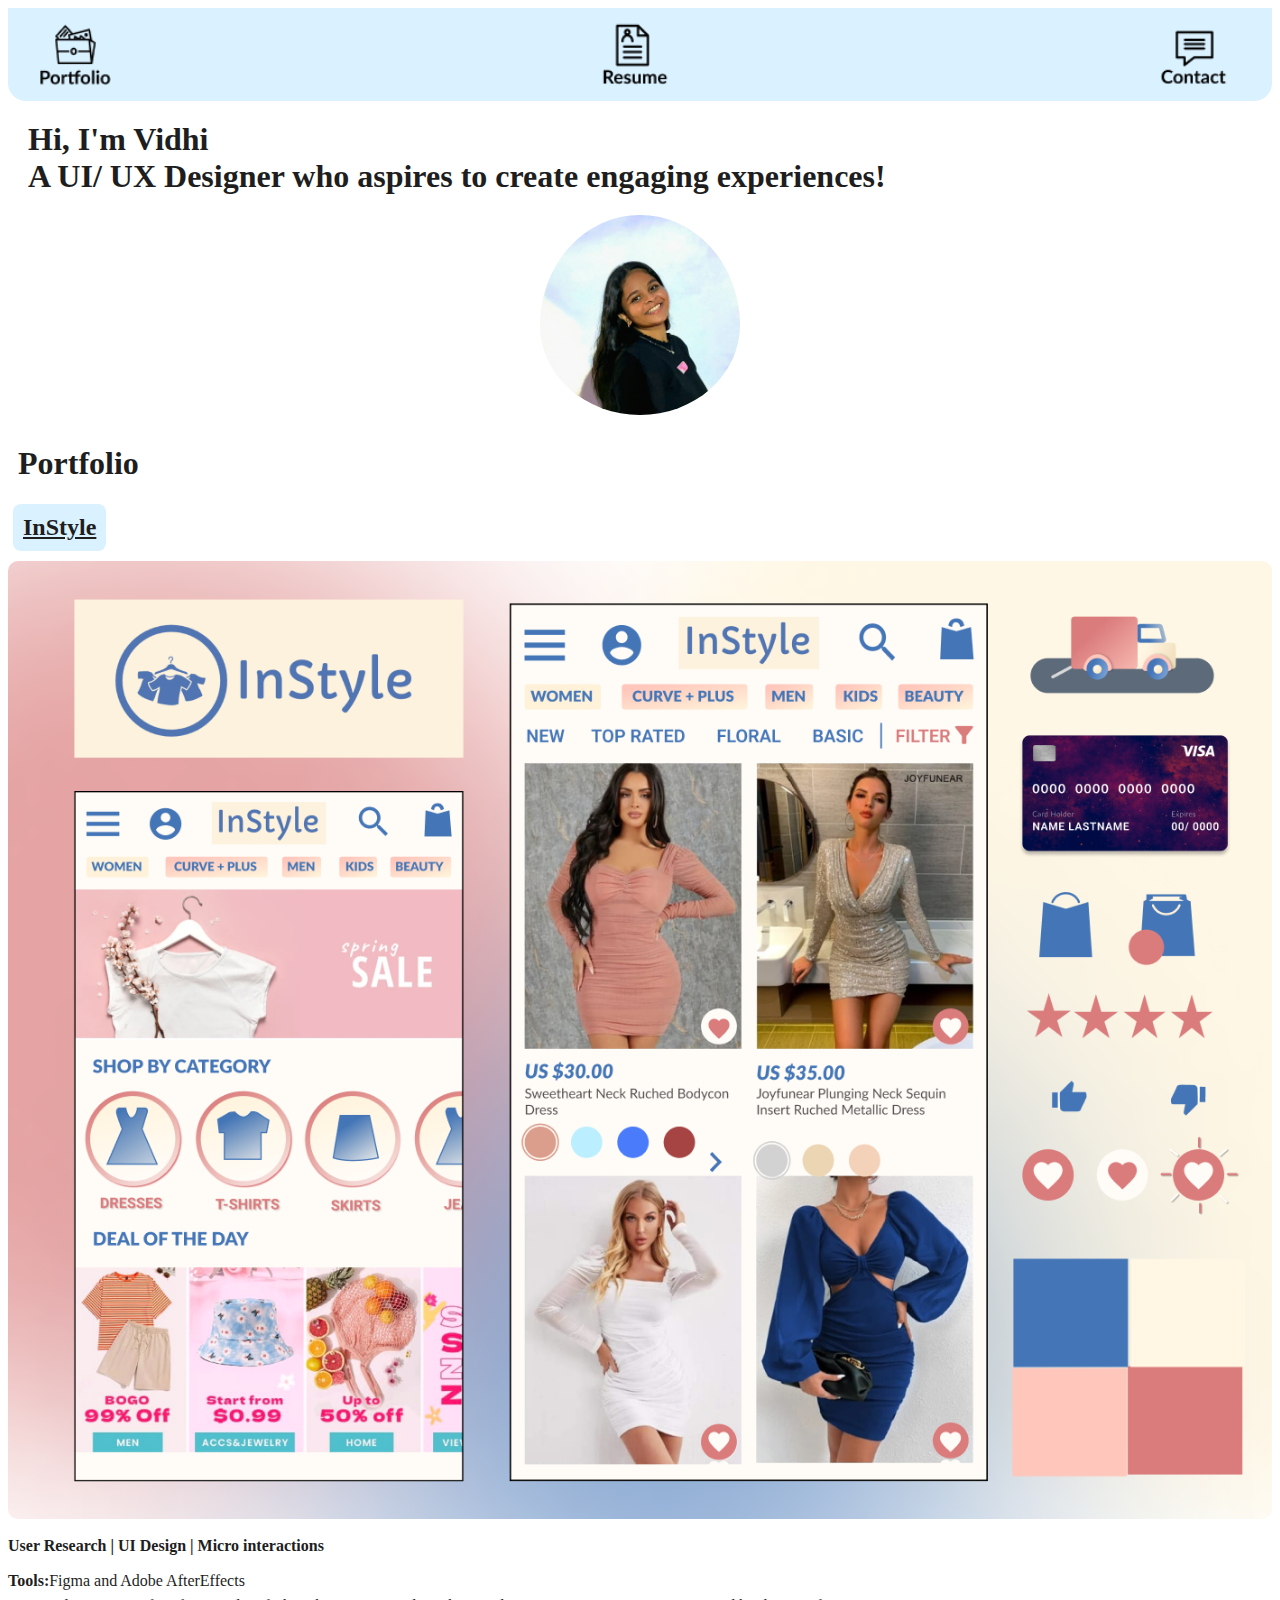
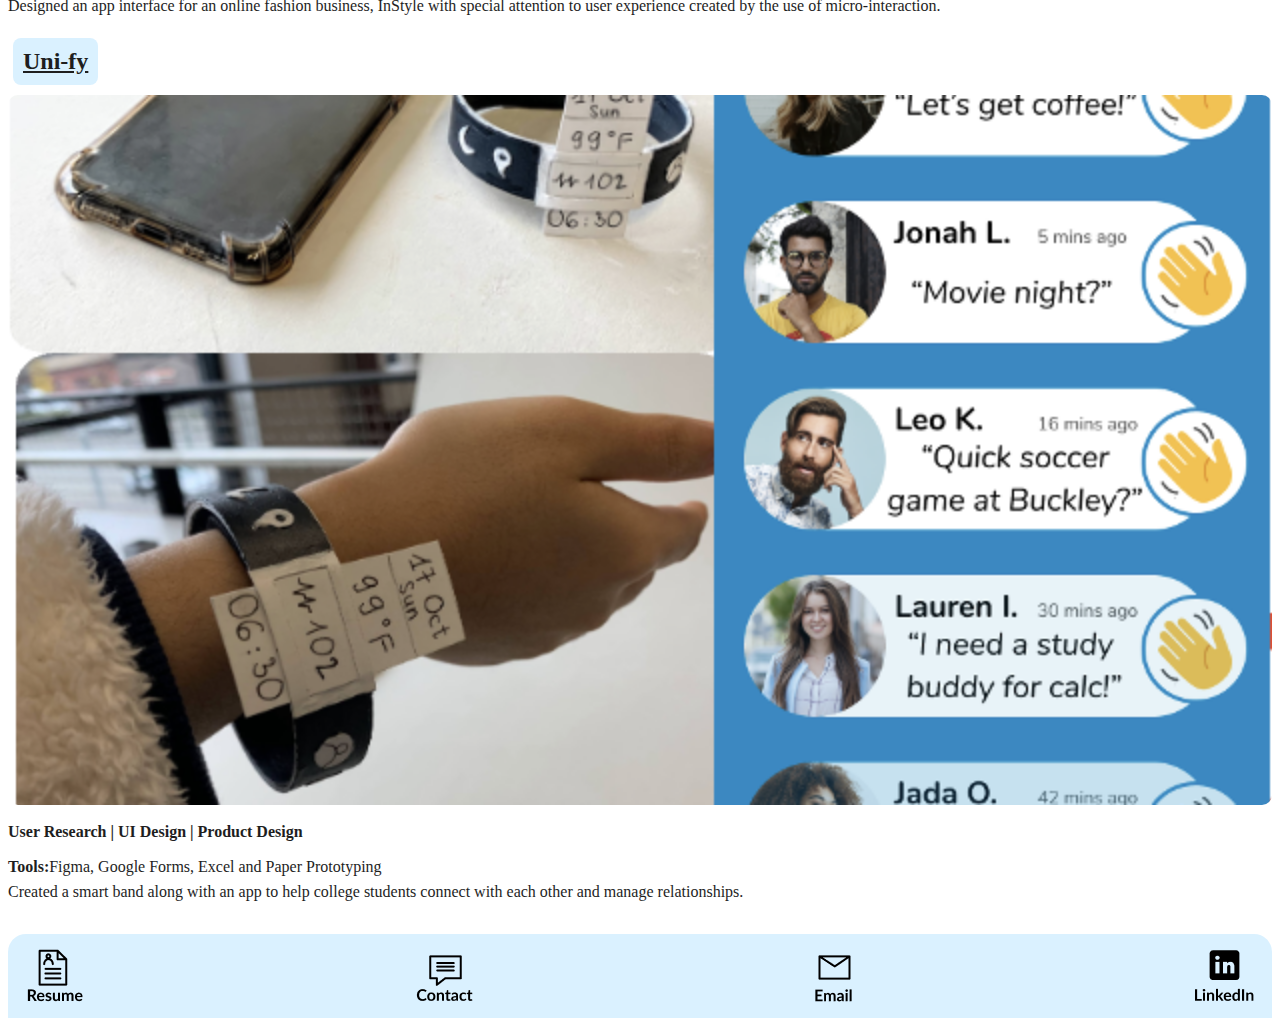
==== index.html @ ff603905 "changes" ====
<!DOCTYPE html>
<html lang="en-US">

<head>
    <meta charset="UTF-8">
    <meta name="viewport" content="width=device-width, initial-scale=1.0">
    <link rel="stylesheet" href="css/styles.css">
    <title> Home Page </title>
</head>
<body>
   <header>
    <nav>
        <a class = "a" href = "index.html"> <img class = "portfolio" src="images/portfolio.png" alt="portolfio icon" > </a>  
        <a class = "a" href = "reusume.html"> <img class = "resume" src="images/resume.png" alt="resume icon"></a>
        <a class = "a" href = "contact.html"><img class = "contact" src="images/contact.png" alt="contact icon"></a>
    </nav>
   </header>
   <main>
    <div class="intro">
         <h1 class = "intro-heading">
            Hi, I'm Vidhi<br>
            A UI/ UX Designer who aspires to create engaging experiences! </h1>
        <img class="personal-pic" src="images/self.jpeg" alt="Personal picture against a circular background">
    </div>


    <div> <h1>Portfolio</h1>
      
    <div class="intro-portfolio">
        <h2><a class="title" href="Instyle.html">InStyle</a></h2>
        <img class="img" src="images/InStyle.png" alt="Instyle Project cover image">
        <p class="sub-category"><strong>User Research | UI Design | Micro interactions</strong></p>
        <p class="sub-category"><strong>Tools:</strong>Figma and Adobe AfterEffects<br>
        Designed an app interface for an online fashion business, InStyle with special attention to user experience created by the use of micro-interaction.</p>

        <h2><a class="title" href="unify.html">Uni-fy</a></h2>
        <img class="img" src="images/Unify.png" alt="Unify Project cover image">
        <p class="sub-category"><strong>User Research | UI Design | Product Design </strong></p>
        <p class="sub-category-end"><strong>Tools:</strong>Figma, Google Forms, Excel and Paper Prototyping<br>
        Created a smart band along with an app to help college students connect with each other and manage relationships.</p>
    </div>
    </div>
    <footer>
        <a class = "f" href = "reusume.html"> <img src="images/resume.png" alt="resume icon"></a>
        <a class = "f" href = "contact.html"><img src="images/contact.png" alt="contact icon"></a>
        <a class = "f"href ="mailto:vps43@drexel.edu" target="_blank" rel="noopener noreferrer"> <img src = "images/email-logo.png" alt="email logo"></a> 
        <a class="f" href="https://www.linkedin.com/in/vidhi-shah-226502219/" target="_blank" rel="noopener noreferrer"><img src="images/linkedin.png" alt ="linkedIn Logo"></a>
    </footer>
   </main>
</body>
---- css/styles.css ----
@font-face {
    font-family: "Roboto-black";
    src: url(fonts/Roboto-Black.ttf) format("truetype")
}
@font-face {
    font-family: "Roboto-bold";
    src: url(fonts/Roboto-Bold.ttf) format("truetype")
}
@font-face {
    font-family: "Roboto-medium";
    src: url(fonts/Roboto-Medium.ttf) format("truetype")
}
@font-face {
    font-family: "Roboto-regular";
    src: url(fonts/Roboto-Regular.ttf) format("truetype")
}
@font-face {
    font-family: "Roboto-light";
    src: url(fonts/Roboto-Light.ttf) format("truetype")
}
@font-face {
    font-family: "Roboto-thin";
    src: url(fonts/Roboto-Thin.ttf) format("truetype")
}
@font-face {
    font-family: "Lato-Regular";
    src: url(fonts/Lato-Regular.ttf) format("truetype")
}
@font-face {
    font-family: "Lato-Bold";
    src: url(fonts/Lato-Bold.ttf) format("truetype")
}

:root {
--Roboto-black:"Roboto-black";
--Roboto-bold:"Roboto-bold";
--Roboto-medium:"Roboto-medium";
--Roboto-regular:"Roboto-regular";
--Roboto-light:"Roboto-light";
--Roboto-thin:"Roboto-thin";
--Lato-Regular:"Lato-Regular";
--Lato-Bold:"Lato-Bold";

--blue:#137BC7;
--grey:#4A4A4A;
--black:#1E1E1E;
--lightBlue: #DAF1FF;
--pink: #f6dadb;
--unifyBlue:#c6e7ff; 

}

h1{
    font-family: var(--Roboto-bold);
    color:#1E1E1E;
    margin-top: 10px;
    margin-left: 10px;
    margin-right: 10px;
}

h2{
    font-family: var(--Roboto-medium);
    color:#1E1E1E;
    margin-top: 20px;
    margin-bottom: 10px;
}
p{
    font-family: var(--Lato-Regular);
    color:#1E1E1E;
    margin-left: 10px;
    margin-top:0px;
    margin-bottom: 10px;
    line-height: 25px;
}
.subtopic:hover{
    color:#137BC7;
}
.title:hover{
    color:#137BC7; 
}
.img{
    width:100%;
    margin-bottom: 10px;
    border-radius: 10px;
}
nav{
    font-family: var(--Lato-Bold);
    background-color: #DAF1FF;
    padding:10px;
    border-radius: 0px 0px 18px 18px;
    margin-bottom: 20px;
    color: #1E1E1E;
}

.intro-heading{
    margin: auto; 
    padding-left:20px;
    padding-right: 20px;
    padding-bottom:20px;
 }
.personal-pic{ 
    display: block;
    margin: auto;
    border-radius: 50%;
    max-width: 200px;
    padding-bottom:20px;

}

footer{
    font-family: var(--Lato-Bold);
    background-color: #DAF1FF;
    padding: 10px; 
    border-radius: 18px 18px 0px 0px;
    margin-top: 30px;
    display: flex;
    flex-direction: row;
    flex-wrap:nowrap;
    justify-content: space-between;
    align-items: center;
    align-content: space-between;
}
.subtopic{
    margin-top: 20px;
    margin-bottom: 10px;
}

a:link {
    color:#1E1E1E;
  }
  
a:visited {
    color: #4A4A4A;
  }
  
a:hover {
    color:#137BC7;
  }
  
a:active {
    color: #137BC7;
    text-decoration: underline;
  }
  .title{
    display: inline-block;
    background-color:#DAF1FF;
    border-radius: 8px;
    padding: 10px;
    text-align: center;
  }
 
  a{
    margin-left: 5px;
    margin-right: 5px;

}

.Instyle{
    border-radius: 8px;
    background-color:var(--pink);
    padding:10px;
}
button{
  color:#DAF1FF;
  background-color: #137BC7;
  padding-left: 13px;
  padding-right: 13px;
  padding-top: 5px;
  padding-bottom: 5px;
  text-align: center;
  float: right;
  border-radius: 8px;
  border-color: none;
}
.send{
    color:#DAF1FF;
    background-color: #137BC7;
    padding-left: 13px;
    margin-top: 10px;
    padding-right: 13px;
    padding-top: 5px;
    padding-bottom: 5px;
    text-align: center;
    float: right;
    border-radius: 8px;
    border-color: none;
  }
button:hover{
    color:#DAF1FF;
  background-color: #1E1E1E;
}
button.previous{
    float: left;  
}
.unify{
    background-color:#c6e7ff;
    padding:10px;
    border-radius: 8px;
}

#fcf-form {
    display:block;
}


.fcf-form-group {
    margin-bottom: 20px;
}

.fcf-input-group {
    position: relative;
    display: -ms-flexbox;
    display: flex;
    -ms-flex-wrap: wrap;
    flex-wrap: wrap;
    -ms-flex-align: stretch;
    align-items: stretch;
    width: 100%;
}

.fcf-form-control {
    display: block;
    width: 100%;
    padding: 20px;
    line-height: 1.5;
    color:#1E1E1E;
    background-color:#c6e7ff;
    background-clip: padding-box;
    border: 1px solid #c6e7ff;
    border-radius: 8px;
}
.form{
    margin-top: 20px;
    margin-bottom:5px;

}
.nyt{
    border: 1px solid #1E1E1E;
}

nav {
    display: flex;
    flex-direction: row;
    flex-wrap:nowrap;
    justify-content: space-between;
    align-items: center;
    align-content: space-between;
  }

.a{
    width: 75%;
    margin-left:20px;
    align-items: center;
    justify-content:center;
    border-radius: 0px;
    padding:0px;
    align-self: center;
    max-width: 100px;
}
.f{
    max-width: 100px;
}
img{
    width:100%;
}
.resume{
    width:75%;
}
.contact{
    width:75%;
}
.portfolio{
    width:75%;
}

.border{
    border: solid #1E1E1E 1px;
    margin-top: 20px;  
}
.sub-category{
    margin-left: 0px;
}
.sub-category-end{
    margin-left:0px;
    margin-bottom:0px;
}
.duration{
    margin-top: 10px;
}
.topic{
    margin-left: 10px;
}
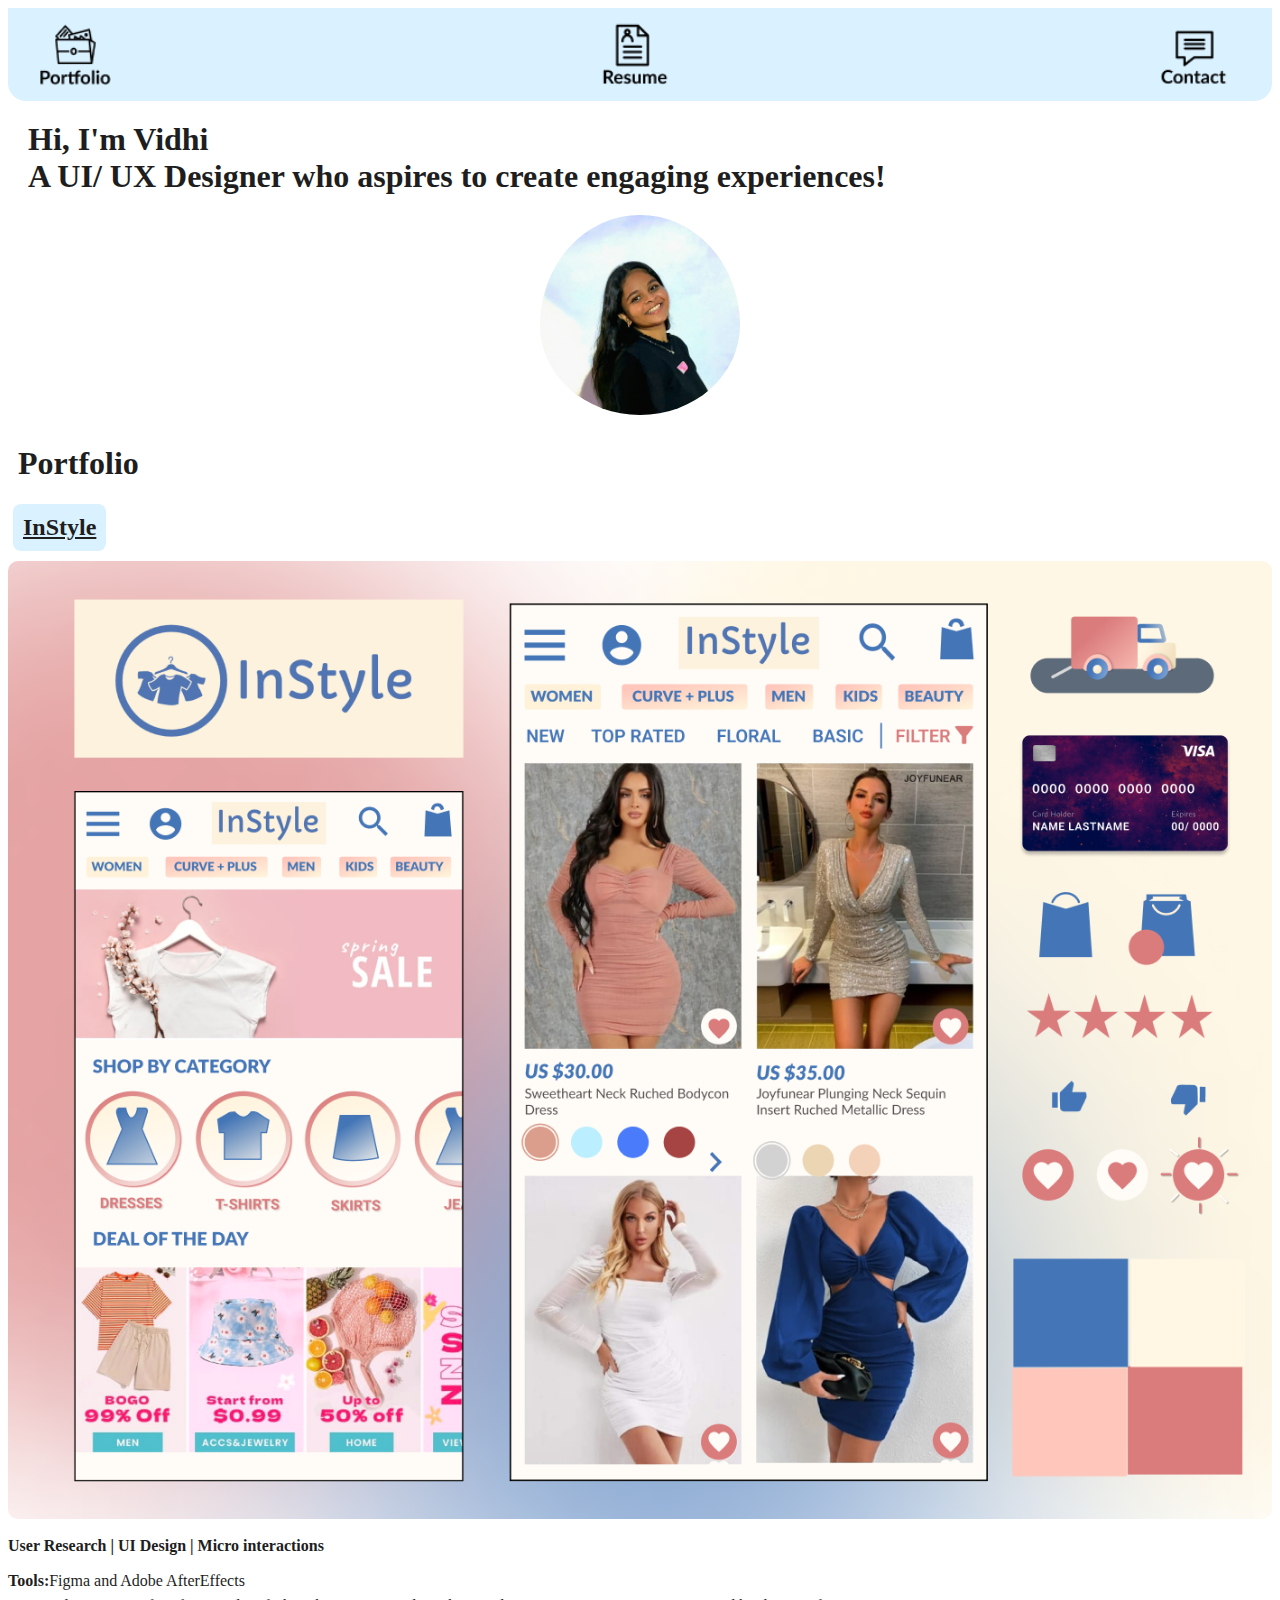
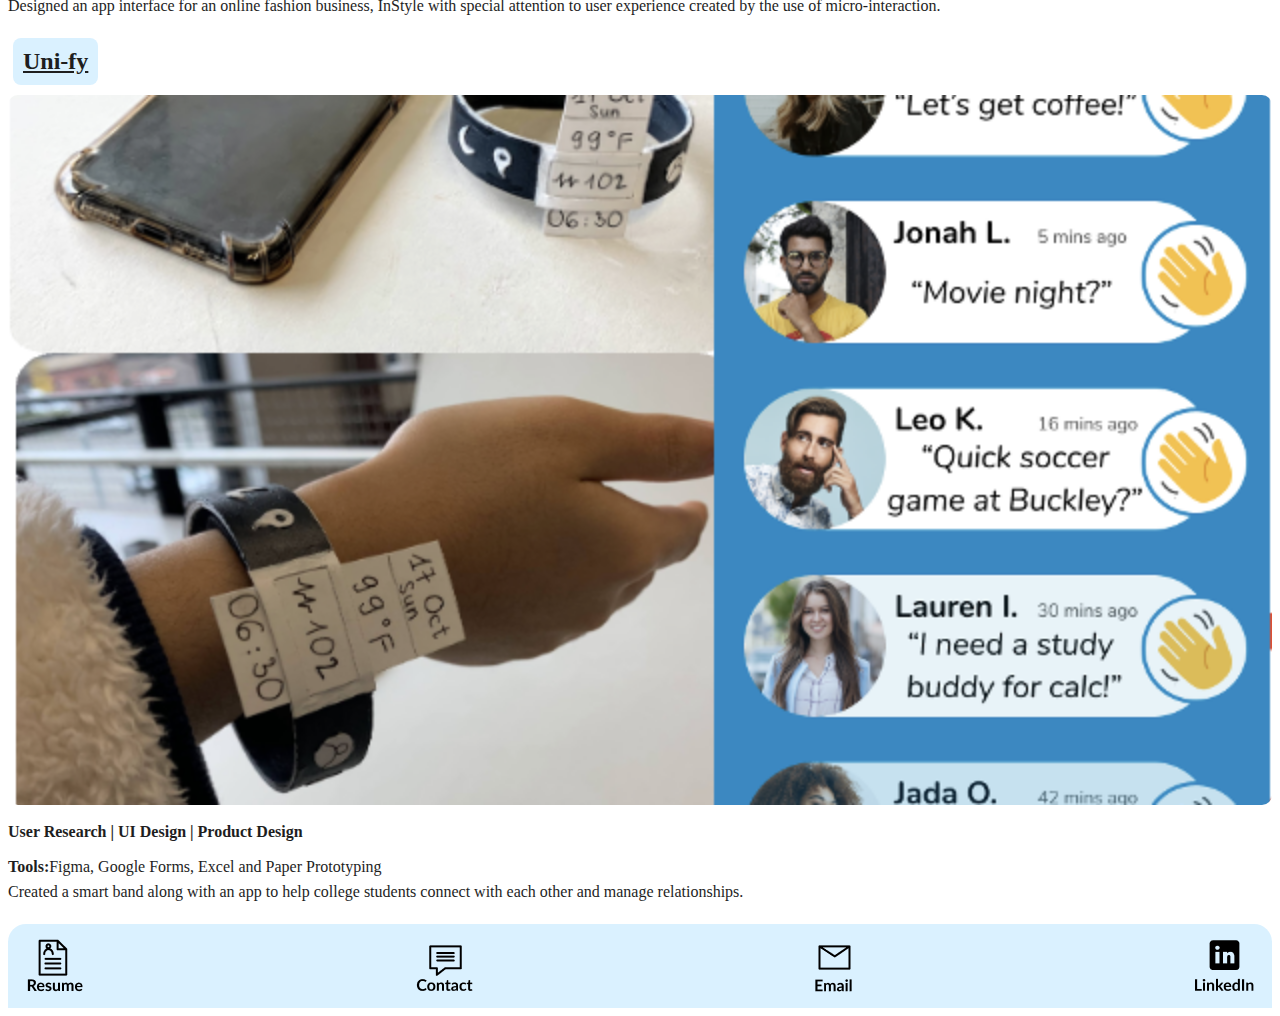
==== commit 3e8ccab1: "footer margin - index + resume" ====
--- a/index.html
+++ b/index.html
@@ -40,10 +40,10 @@
         Created a smart band along with an app to help college students connect with each other and manage relationships.</p>
     </div>
     </div>
-    <footer>
+    <footer class = "margin">
         <a class = "f" href = "reusume.html"> <img src="images/resume.png" alt="resume icon"></a>
         <a class = "f" href = "contact.html"><img src="images/contact.png" alt="contact icon"></a>
-        <a class = "f"href ="mailto:vps43@drexel.edu" target="_blank" rel="noopener noreferrer"> <img src = "images/email-logo.png" alt="email logo"></a> 
+        <a class = "f" href ="mailto:vps43@drexel.edu" target="_blank" rel="noopener noreferrer"> <img src = "images/email-logo.png" alt="email logo"></a> 
         <a class="f" href="https://www.linkedin.com/in/vidhi-shah-226502219/" target="_blank" rel="noopener noreferrer"><img src="images/linkedin.png" alt ="linkedIn Logo"></a>
     </footer>
    </main>
--- a/css/styles.css
+++ b/css/styles.css
@@ -112,7 +112,7 @@
     background-color: #DAF1FF;
     padding: 10px; 
     border-radius: 18px 18px 0px 0px;
-    margin-top: 30px;
+    margin-top: 70px;
     display: flex;
     flex-direction: row;
     flex-wrap:nowrap;
@@ -170,7 +170,8 @@
   text-align: center;
   float: right;
   border-radius: 8px;
-  border-color: none;
+  margin-right: 10px;
+  margin-left: 10px;
 }
 .send{
     color:#DAF1FF;
@@ -183,7 +184,6 @@
     text-align: center;
     float: right;
     border-radius: 8px;
-    border-color: none;
   }
 button:hover{
     color:#DAF1FF;
@@ -291,3 +291,29 @@
     margin-left: 10px;
 }
 
+
+.next{
+    display: flex;
+    justify-content: flex-end;
+    color:#DAF1FF;
+    padding-left: 15px;
+    padding-right: 15px;
+    padding-top: 5px;
+    padding-bottom: 5px;
+    border-radius: 8px;
+    margin-right: 10px;
+    margin-left: 10px;
+    text-decoration: none;
+    font-weight: bold;
+    border: solid 2.5px #137BC7;
+}
+
+.video{
+    width:100%;
+    border-radius: 8px;
+}
+.margin{
+    margin-top: 20px;
+}
+
+
